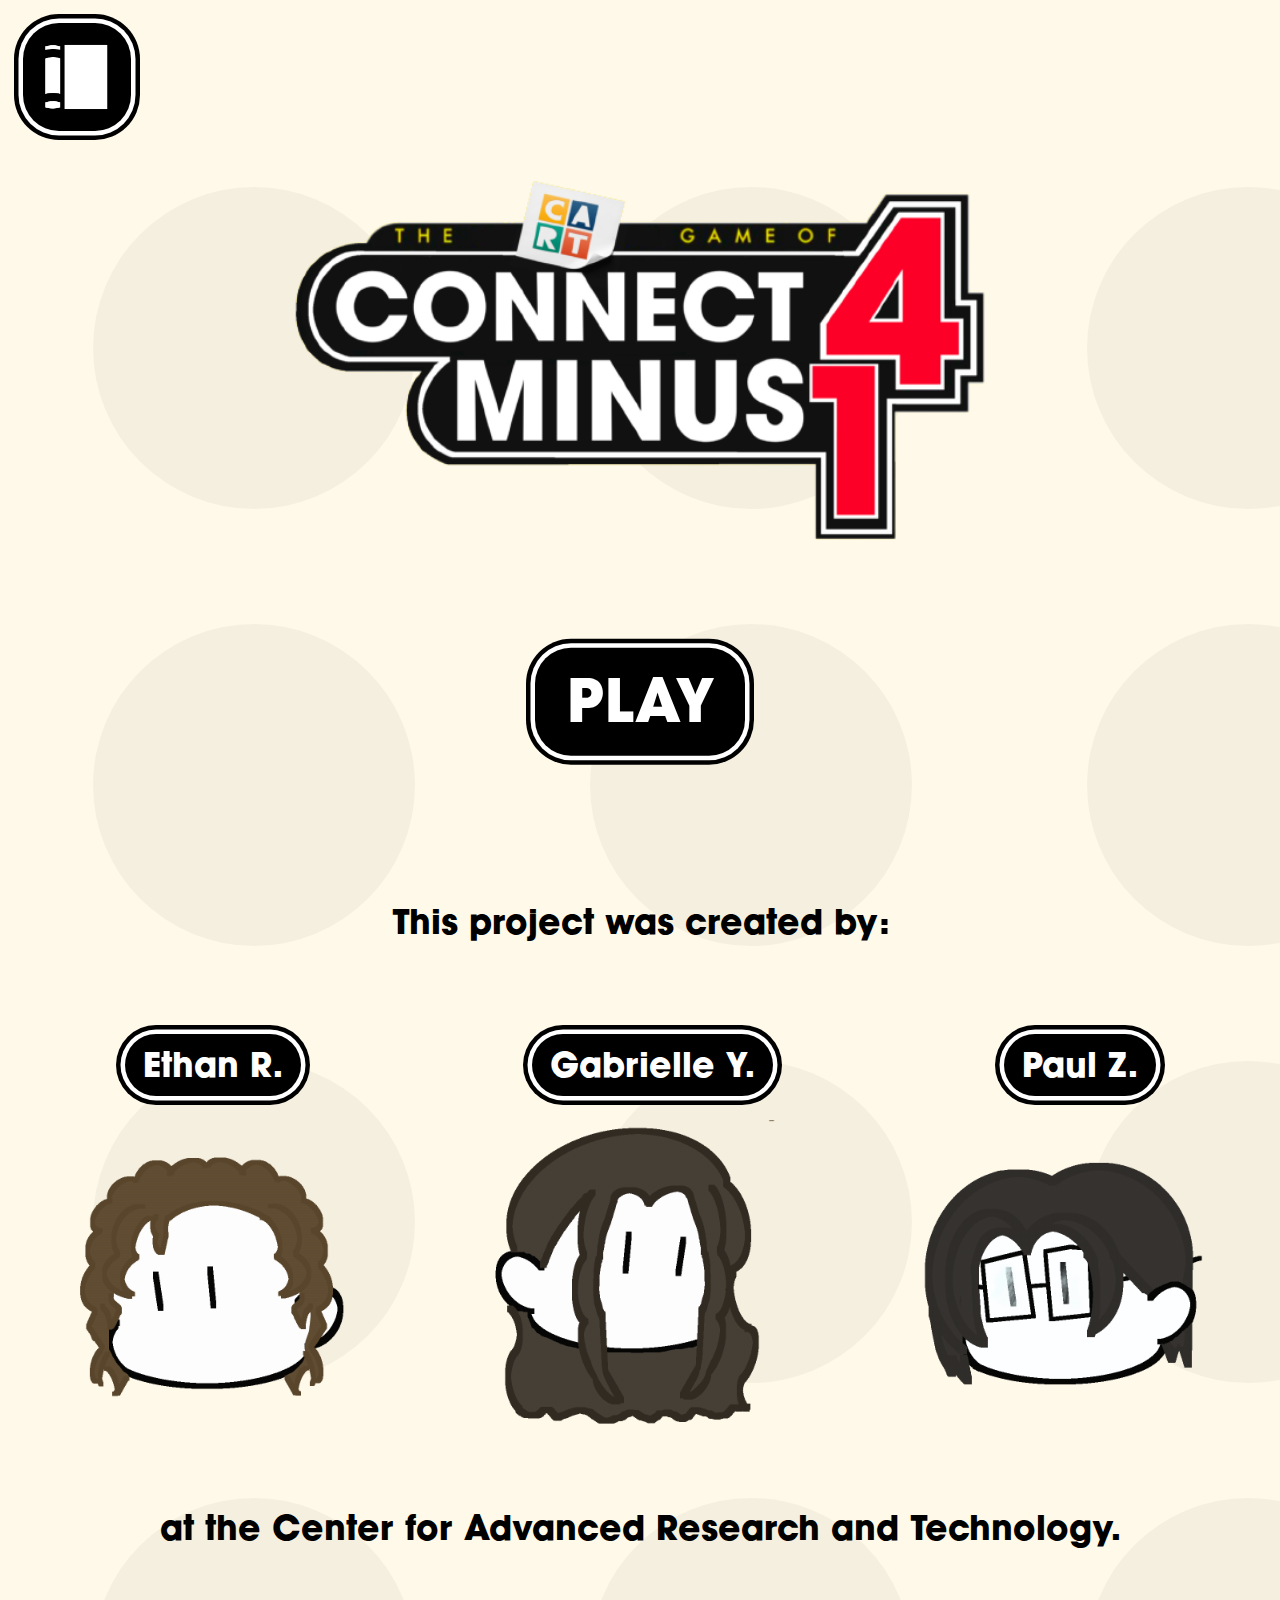
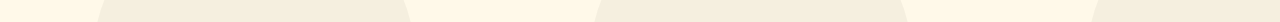
==== index.html @ a4beb456 "added credits" ====
<!DOCTYPE html>
<html lang="en">

<head>
    <meta charset="UTF-8">
    <meta http-equiv="X-UA-Compatible" content="IE=edge">
    <meta name="viewport" content="width=device-width, initial-scale=1.0">
    <link rel="apple-touch-icon" sizes="180x180" href="img/c4_favicon/apple-touch-icon.png">
    <link rel="icon" type="image/png" sizes="32x32" href="img/c4_favicon/favicon-32x32.png">
    <link rel="icon" type="image/png" sizes="16x16" href="img/c4_favicon/favicon-16x16.png">
    <link rel="manifest" href="img/c4_favicon/site.webmanifest">
    <title>Connect 4 Minus 1</title>
    <script type="module" src="js/index.js"></script>
    <link rel="stylesheet" href="style.css">
</head>

<body>
    <img id="rules" class="rules-text hide" src="img/rulebook_draft.png" alt="connect 4 minus 1 game rules">
    <section id="main-menu">
        <button class="rules" id="rule-book">
            <img src="img/rulebook_logo_1.png" class="rule-default" alt="rulebook logo illustration">
            <img src="img/rulebook_logo_2.png" class="rule-hover" alt="rulebook logo illustration">
        </button>

        <button class="back hide" id="go-back">
            <img src="/img/Frame 11 white.svg" class="back-arrow" alt="arrow">
        </button>

        <div class="online-count flex hide">
            <img class="power-button" src="/img/Frame 8.svg" alt="power-button">
            <div class="player-count" id="online"></div>
        </div>

        <div class="win-count flex hide">
            <img class="win-trophy" src="/img/Frame 15.svg" alt="trophy">
            <p id="count">
                1
            </p>
        </div>

        <img class="game-logo" src="img/game_logo_v3.png" alt="Connect 4 Minus 1 logo">
        <button class="start" id="start">PLAY</button>
        <div id="player-select" class="type-select flex-50 hide">
            <button class="players" id="one-player">
                <img src="img/one_player.svg" alt="one-player">
                ONE PLAYER
            </button>
            <button class="players" id="two-players">
                <img src="img/two_players.svg" alt="two-players">
                TWO PLAYERS
            </button>
        </div>
        <div class="connecting flex hide" id="connecting">Looking for players...</div>
    </section>

    <div class="victory flex hide">
        <p id="win"> You win!
        </p>
        <button class="ok-button" id="ok">
            OK
        </button>
    </div>

    <div id="grid-container" class="grid-container hide">
        <div class="grid" id="grid">
            <div data-column="1" class="grid-column">
                <div data-row="1" class="grid-space"></div>
                <div data-row="2" class="grid-space"></div>
                <div data-row="3" class="grid-space"></div>
                <div data-row="4" class="grid-space"></div>
                <div data-row="5" class="grid-space"></div>
                <div data-row="6" class="grid-space"></div>
            </div>
            <div data-column="2" class="grid-column">
                <div data-row="1" class="grid-space"></div>
                <div data-row="2" class="grid-space"></div>
                <div data-row="3" class="grid-space"></div>
                <div data-row="4" class="grid-space"></div>
                <div data-row="5" class="grid-space"></div>
                <div data-row="6" class="grid-space"></div>
            </div>
            <div data-column="3" class="grid-column">
                <div data-row="1" class="grid-space"></div>
                <div data-row="2" class="grid-space"></div>
                <div data-row="3" class="grid-space"></div>
                <div data-row="4" class="grid-space"></div>
                <div data-row="5" class="grid-space"></div>
                <div data-row="6" class="grid-space"></div>
            </div>
            <div data-column="4" class="grid-column">
                <div data-row="1" class="grid-space"></div>
                <div data-row="2" class="grid-space"></div>
                <div data-row="3" class="grid-space"></div>
                <div data-row="4" class="grid-space"></div>
                <div data-row="5" class="grid-space"></div>
                <div data-row="6" class="grid-space"></div>
            </div>
            <div data-column="5" class="grid-column">
                <div data-row="1" class="grid-space"></div>
                <div data-row="2" class="grid-space"></div>
                <div data-row="3" class="grid-space"></div>
                <div data-row="4" class="grid-space"></div>
                <div data-row="5" class="grid-space"></div>
                <div data-row="6" class="grid-space"></div>
            </div>
            <div data-column="6" class="grid-column">
                <div data-row="1" class="grid-space"></div>
                <div data-row="2" class="grid-space"></div>
                <div data-row="3" class="grid-space"></div>
                <div data-row="4" class="grid-space"></div>
                <div data-row="5" class="grid-space"></div>
                <div data-row="6" class="grid-space"></div>
            </div>
            <div data-column="7" class="grid-column">
                <div data-row="1" class="grid-space"></div>
                <div data-row="2" class="grid-space"></div>
                <div data-row="3" class="grid-space"></div>
                <div data-row="4" class="grid-space"></div>
                <div data-row="5" class="grid-space"></div>
                <div data-row="6" class="grid-space"></div>
            </div>
        </div>


        <img class="cursor-symbol hide" src="/img/nuclear.svg" alt="Nuclear Symbol" id="nuclear">

        <div id="left-stats" class="game-stats-you">
            <div class="left-stats-counter">
                <div class="you" id="you">You</div>
                <div id="you-move-tool" class="red-move-tool flex">
                    <div class="piece-spin red"></div>
                    <div class="you-piece-number" id="you-piece-count">21</div>
                </div>
            </div>
        </div>

        <button id="reset" class="hide">
            <img src="img/restart_logo.png" id="reset-logo" alt="restart button">
        </button>

        <button id="remove">
            <img class="remove-button flex" src="img/remove_logo.png" id="remove-logo"
                alt="connect 4 piece crossed out">
            <!-- 10 -->
        </button>

        <div id="right-stats" class="game-stats-enemy">
            <div class="right-stats-counter">
                <div class="enemy" id="enemy">Enemy</div>
                <div id="enemy-move-tool" class="yellow-move-tool flex">
                    <div class="enemy-piece-number" id="enemy-piece-count">21</div>
                    <div class="piece-spin red"></div>
                </div>
            </div>
        </div>
    </div>

    <section id="reveal">
        <h2 id="first">This project was created by:</h2>
            <div class="credit">
        <a href="https://github.com/ForgeMaster5925" target="_blank">Ethan R.</p>
        <a href="https://github.com/xoxostardust" target="_blank">Gabrielle Y.</a>
        <a href="https://github.com/paulziolkowskiCART" target="_blank">Paul Z.</a>
    </div>
        <div id="avatars">
            <img src="img/avatar-1.gif">
            <img src="img/avatar-2.gif">
            <img src="img/avatar-3.gif">
        </div>
        <h2 id="last">at the Center for Advanced Research and Technology.</h2>
    </section> 

</body>

</html>
---- style.css ----
@font-face {
    font-family: 'Avant Garde Gothic';
    src: url('assets/fonts/AvantGardeGothic.otf');
}

body {
    background-color: #fff9e9;
    background-image: url(/img/Frame\ 12.svg);
}

* {
    margin: 0;
    padding: 0;
    border: 0;
    box-sizing: border-box;
}

html {
    font-family: 'Avant Garde Gothic';
}

.grid {
    position: absolute;
    top: 50%;
    left: 50%;
    translate: -50% -66.666%;
    display: grid;
    grid-template-columns: auto auto auto auto auto auto auto;
    background-color: #3a71b5;
    width: 50%;
    max-width: 720px;
    padding: 1%;
    border-radius: 1em;
    box-shadow: 0 1em 3em rgba(0, 0, 0, 0.5);
}

.grid-column {
    display: grid;
    /* min-height: max-content; */
    grid-template-rows: auto auto auto auto auto auto;
    transition: background-color 200ms ease;
    border-radius: 1rem;
}

.grid-column:hover {
    background-color: #376297;
}

.grid-space {
    margin: 5%;
    border-radius: 50%;
    aspect-ratio: 1;
    background-color: white;
    transition: box-shadow 100ms ease;
}

.grid-space:hover {
    box-shadow: 0 0 0 0.125rem white;
}

/* .grid-space:hover::after {
    content: '';
    display: block;
    position: relative;
    top: 0;
    left: 0;
    width: 100%;
    height: 100%;
    border-radius: 50%;
    background-color: #d15d5d;
} */

#main-menu {
    z-index: 1;
}

.flex {
    width: 100%;
    display: flex;
    justify-content: center;
}

.game-logo {
    position: absolute;
    height: 40vh;
    max-width: 75vw;
    object-fit: contain;
    top: 50%;
    left: 50%;
    translate: -50% -75%;
}

.red-piece::before {
    content: '';
    display: block;
    position: relative;
    top: 0;
    left: 0;
    width: 100%;
    height: 100%;
    border-radius: 50%;
    background-color: #d15d5d;
}

.yellow-piece::before {
    content: '';
    display: block;
    position: relative;
    top: 0;
    left: 0;
    width: 100%;
    height: 100%;
    border-radius: 50%;
    background-color: #eabc64;
}

.flex-50 {
    width: 100%;
    display: flex;
    justify-content: center;
    gap: 5vw;
}

.type-select {
    position: absolute;
    bottom: 10%;
    left: 50%;
    translate: -50% -50%;
}

.start {
    position: absolute;
    background-color: black;
    color: white;
    font-family: 'Avant Garde Gothic';
    box-shadow: 0 0 0 0.5vh white, 0 0 0 1vh black;
    border-radius: 4vh;
    padding: 0.25em 0.5em;
    font-size: 7vh;
    transition: transform 120ms ease-out;
    bottom: 10%;
    left: 50%;
    translate: -50% -50%;
}

/* .start B {
    letter-spacing: 0.05em;
} */

.rules,
.back {
    display: flex;
    justify-content: center;
    align-items: center;
    position: absolute;
    top: 1em;
    left: 1em;
    font-size: 2.5vh;
    background-color: black;
    color: white;
    font-family: 'Avant Garde Gothic';
    box-shadow: 0 0 0 0.5vh white, 0 0 0 1vh black;
    border-radius: 4vh;
    transition: transform 120ms ease-out;
}

.back:hover {
    transform: scale(1.1);
}

.players {
    display: flex;
    justify-content: center;
    align-items: center;
    gap: 0.5em;
    font-size: 4vh;
    padding: 0.5em;
    background-color: black;
    color: white;
    font-family: 'Avant Garde Gothic';
    box-shadow: 0 0 0 0.5vh white, 0 0 0 1vh black;
    border-radius: 4vh;
    transition: transform 120ms ease-out;
}

.players img {
    height: 2em;
}

#reset {
    padding-block: 0.5em;
    padding-inline: 1em;
    background-color: transparent;
}

.hide {
    display: none !important;
}

.rules .rule-default,
.rules .rule-hover,
.back .back-arrow {
    height: 12vh;
    aspect-ratio: 1;
    padding: 2vh;
}

.rules:hover {
    transform: scale(1.1);
}

.rules:hover .rule-hover {
    display: inline-block;
}

.rules:hover .rule-default {
    display: none;
}

.rules .rule-hover {
    display: none;
}

#remove {
    background-color: transparent;
    padding-block: 0.5em;
    padding-inline: 1em;
    float: right;
}

#remove-logo,
#reset-logo {
    height: 9em;
}

.rules-text {
    position: absolute;
    top: 50%;
    left: 50%;
    translate: -50% -50%;
    max-height: 50vh;
    max-width: 75vw;
    z-index: 2;
}

.start:hover,
.players:hover,
.credit a:hover {
    transform: scale(1.2);
}

.game-stats-you {
    position: absolute;
    padding: 2rem 25% 2rem 2rem;
    bottom: 0;
    left: 0;
}

.yellow-move-tool {
    align-items: center;
    gap: 1rem;
    justify-content: end;
}

.red-move-tool {
    align-items: center;
    gap: 1rem;
    justify-content: start;
}

.red {
    background: center / contain no-repeat url('img/Frame\ 6.svg');
    height: 1em;
    aspect-ratio: 1;
}

.yellow {
    background: center / contain no-repeat url('img/Frame\ 7.svg');
    height: 1em;
    aspect-ratio: 1;
}

.jason {
    background: center / contain no-repeat url('img/jason.jpg');
    height: 1em;
    aspect-ratio: 1;
    border-radius: 50%;
}

.left-stats-counter {
    align-items: center;
    gap: 1rem;
    font-size: 80px;
}

.game-stats-enemy {
    position: absolute;
    padding: 2rem 2rem 2rem 25%;
    bottom: 0;
    right: 0;
}

.red-stats-active,
.yellow-stats-active {
    background: transparent;
    opacity: 1;
    animation: fadeIn 1s cubic-bezier(0.075, 0.82, 0.165, 1) 1;
}

.game-stats-you.red-stats-active {
    background: linear-gradient(90deg, #d15d5d75, transparent);
}

.game-stats-you.yellow-stats-active {
    background: linear-gradient(90deg, #eabc6475, transparent);
}

.game-stats-enemy.red-stats-active {
    background: linear-gradient(270deg, #d15d5d75, transparent);
}

.game-stats-enemy.yellow-stats-active {
    background: linear-gradient(270deg, #eabc6475, transparent);
}

.right-stats-counter {
    align-items: center;
    gap: 1rem;
    font-size: 80px;
}

.removing {
    color: white;
    background-color: #d15d5d;
}

.piece-spin {
    display: flex;
    animation: pieceSpin 1s linear infinite;
}

.red-move-tool,
.yellow-move-tool {
    font-size: 40px;
}

@keyframes pieceSpin {
    from {
        transform: rotateY(45deg);
    }
    to {
        transform: rotateY(225deg);
    }
}

@keyframes fadeIn {
    from {
        opacity: 0;
    }
    to {
        opacity: 1;
    }
}

.online-count {
    position: absolute;
    left: 0;
    bottom: 0;
    font-size: 2vh;
    padding: 1rem 3rem;
    justify-content: center;
    align-items: center;
    gap: 1vh;
}

.power-button {
    height: 1em;
}

.connecting {
    position: absolute;
    bottom: 0;
    font-size: 50px;
    align-items: center;
    bottom: 25%;
}

.reset-used {
    filter: grayscale(100%);
}

.win-count {
    position: absolute;
    bottom: 0;
    justify-content: left;
    gap: 1rem;
    padding: 1rem;
    font-size: 4rem;
}

.win-trophy {
    height: 1em;
}

.victory {
    font-size: 36px;
    flex-direction: column;
    justify-content: center;
    text-align: center;
    top: 1.5%;
    position: absolute;
    z-index: 2;
    background: rgb(63, 101, 148);
    width: fit-content;
    margin: 0 auto;
    left: 50%;
    transform: translateX(-50%);
    padding: 0.5em;
    border-radius: 0.5em;
    color: white;
    box-shadow: 0 3px 9px #FFF9e950;
    gap: 0.2em;
}

.ok-button {
    padding: 0.9rem;
    align-self: center;
    cursor: pointer;
    text-align: center;
    background-color: #b0d3ef;
    font-family: 'Avant Garde Gothic';
    font-size: 20px;
    border-radius:25% ;
}

.cursor-symbol {
    position: absolute;
    left: 0;
    top: 0;
    translate: -50% -50%;
    aspect-ratio: 1;
    width: 7vw;
    pointer-events: none;
    animation: nuclearSpin 3s linear infinite;
}

@keyframes nuclearSpin {
    from {
        transform: rotate(0deg);
    }
    to {
        transform: rotate(360deg);
    }
}

.remove-button {
    justify-content: center;
    align-items: center;
    text-align: center;
} 

#reveal {
    width:100%;
}

#first {
    margin-top: 25em;
    margin-bottom:2em;
    /* help i am having trouble with blocks and stacking so iam leaving it as margin but i will ask in class  */
    text-align: center;
    font-size: 4vh;
} 

#last {
    text-align: center;
    font-size:4vh;
    margin:2em;
}

.credit {
    display: flex;
    justify-content: space-around;
    align-items: center;
    gap: 0.5em;
    font-size: 4vh;
    padding: 0.5em;
}

#reveal a {
    background-color: black;
    text-decoration: none;
    color: white;
    font-family: 'Avant Garde Gothic';
    box-shadow: 0 0 0 0.5vh white, 0 0 0 1vh black;
    border-radius: 4vh;
    padding: 0.25em 0.5em;
    font-size: 4vh;
    transition: transform 120ms ease-out;
    bottom: 10%;
    left: 50%;
}

#avatars {
    display: flex;
    justify-content: space-around;
}

#avatars img {
    height: 20em; */
    /* align-items: center;   */
}
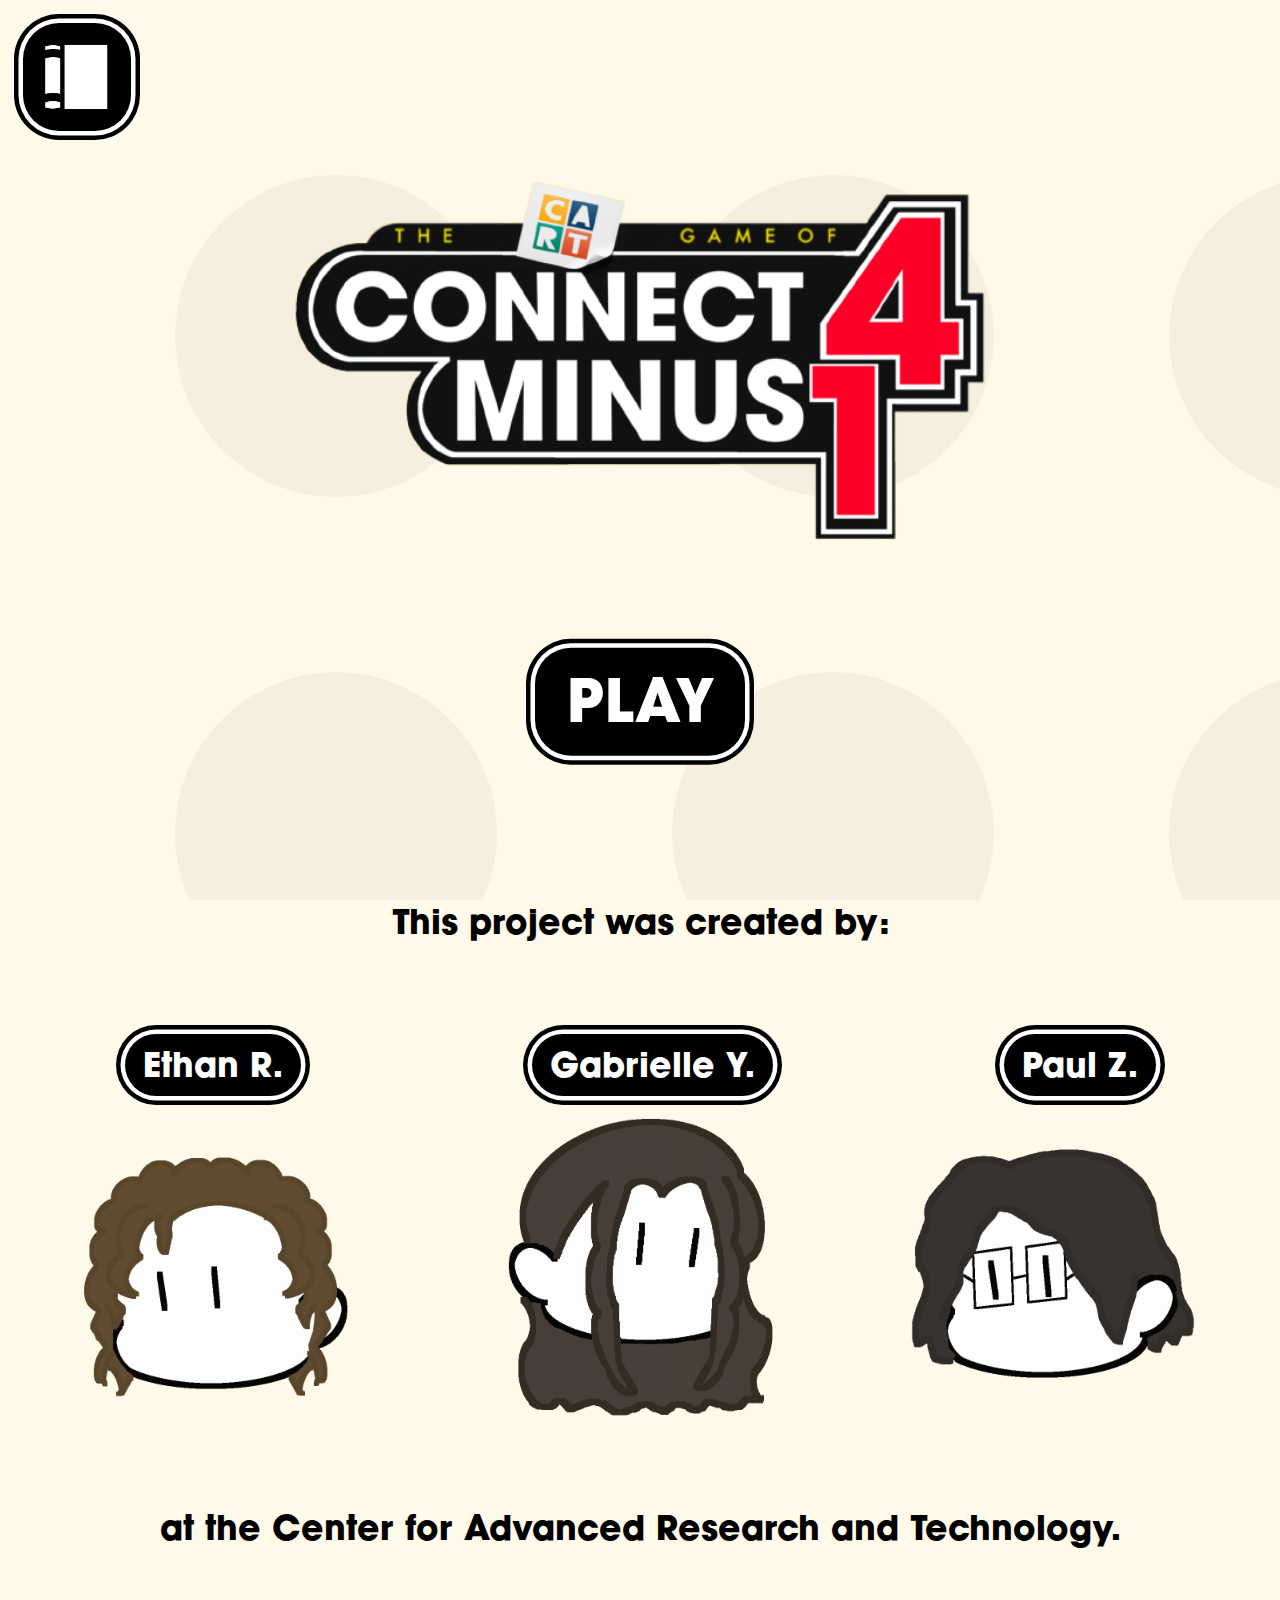
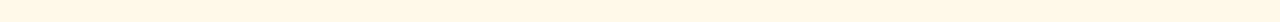
==== commit f5a6eca4: "Implement remove countdown" ====
--- a/index.html
+++ b/index.html
@@ -15,6 +15,10 @@
 </head>
 
 <body>
+    <!-- <div class="background-test">
+        <div class="repeating-bg"></div>
+        <div class="repeating-bg-2"></div>
+    </div> -->
     <img id="rules" class="rules-text hide" src="img/rulebook_draft.png" alt="connect 4 minus 1 game rules">
     <section id="main-menu">
         <button class="rules" id="rule-book">
@@ -122,6 +126,7 @@
         </div>
 
 
+        <b id="nuclear-countdown" class="countdown hide">10</b>
         <img class="cursor-symbol hide" src="/img/nuclear.svg" alt="Nuclear Symbol" id="nuclear">
 
         <div id="left-stats" class="game-stats-you">
--- a/style.css
+++ b/style.css
@@ -5,7 +5,19 @@
 
 body {
     background-color: #fff9e9;
-    background-image: url(/img/Frame\ 12.svg);
+    background-attachment: fixed;
+    background-image: url(/img/Frame\ 17.svg);
+    background-repeat: repeat;
+    animation: backgroundMove 60s linear infinite;
+}
+
+@keyframes backgroundMove {
+    0% {
+        background-position: 0px 0px;
+    }
+    100% {
+        background-position: 2485px 2485px;
+    }
 }
 
 * {
@@ -13,6 +25,7 @@
     padding: 0;
     border: 0;
     box-sizing: border-box;
+    user-select: none;
 }
 
 html {
@@ -304,7 +317,7 @@
 .yellow-stats-active {
     background: transparent;
     opacity: 1;
-    animation: fadeIn 1s cubic-bezier(0.075, 0.82, 0.165, 1) 1;
+    animation: fadeIn 2s cubic-bezier(0.075, 0.82, 0.165, 1) 1;
 }
 
 .game-stats-you.red-stats-active {
@@ -418,7 +431,7 @@
     padding: 0.5em;
     border-radius: 0.5em;
     color: white;
-    box-shadow: 0 3px 9px #FFF9e950;
+    box-shadow: 0 3px 9px #fff9e950;
     gap: 0.2em;
 }
 
@@ -430,7 +443,7 @@
     background-color: #b0d3ef;
     font-family: 'Avant Garde Gothic';
     font-size: 20px;
-    border-radius:25% ;
+    border-radius: 25%;
 }
 
 .cursor-symbol {
@@ -444,6 +457,23 @@
     animation: nuclearSpin 3s linear infinite;
 }
 
+.countdown {
+    position: absolute;
+    left: 0;
+    top: 0;
+    font-size: 3vw;
+    color: #E8BF28;
+    translate: -175% -150%;
+    text-shadow: 2px 0 #000, -2px 0 #000, 0 2px #000, 0 -2px #000, 1px 1px #000, -1px -1px #000, 1px -1px #000, -1px 1px #000;
+    pointer-events: none;
+    transition: color 250ms ease-in-out;
+    z-index: 2;
+}
+
+.countdown-red {
+    color: red;
+}
+
 @keyframes nuclearSpin {
     from {
         transform: rotate(0deg);
@@ -457,24 +487,24 @@
     justify-content: center;
     align-items: center;
     text-align: center;
-} 
+}
 
 #reveal {
-    width:100%;
+    width: 100%;
 }
 
 #first {
     margin-top: 25em;
-    margin-bottom:2em;
+    margin-bottom: 2em;
     /* help i am having trouble with blocks and stacking so iam leaving it as margin but i will ask in class  */
     text-align: center;
     font-size: 4vh;
-} 
+}
 
 #last {
     text-align: center;
-    font-size:4vh;
-    margin:2em;
+    font-size: 4vh;
+    margin: 2em;
 }
 
 .credit {
@@ -506,6 +536,49 @@
 }
 
 #avatars img {
-    height: 20em; */
+    height: 20em;
     /* align-items: center;   */
 }
+
+/* .background-test {
+    overflow: hidden;
+}
+
+.repeating-bg {
+    background-image:url(/img/Frame\ 12.svg);
+    background-repeat: repeat;
+    animation: repeat 30s infinite;
+    height:1500px;
+    width:100%;
+    display:flex;
+}
+
+.repeating-bg-2 {
+    background-image:url(/img/Frame\ 12.svg);
+    background-repeat: repeat;
+    animation: test 30s infinite;
+    height:1500px;
+    width:100%;
+    display:flex;
+}
+
+
+@keyframes repeat {
+    0% {
+        transform: translate(0, 0);
+	}
+
+	100% {
+		transform: translate(500px, 3000px);
+    }
+}
+
+@keyframes test {
+    0% {
+        transform: translate(0, 0);
+	}
+
+	100% {
+		transform: translate(-500px, -3000px);
+    }
+} */
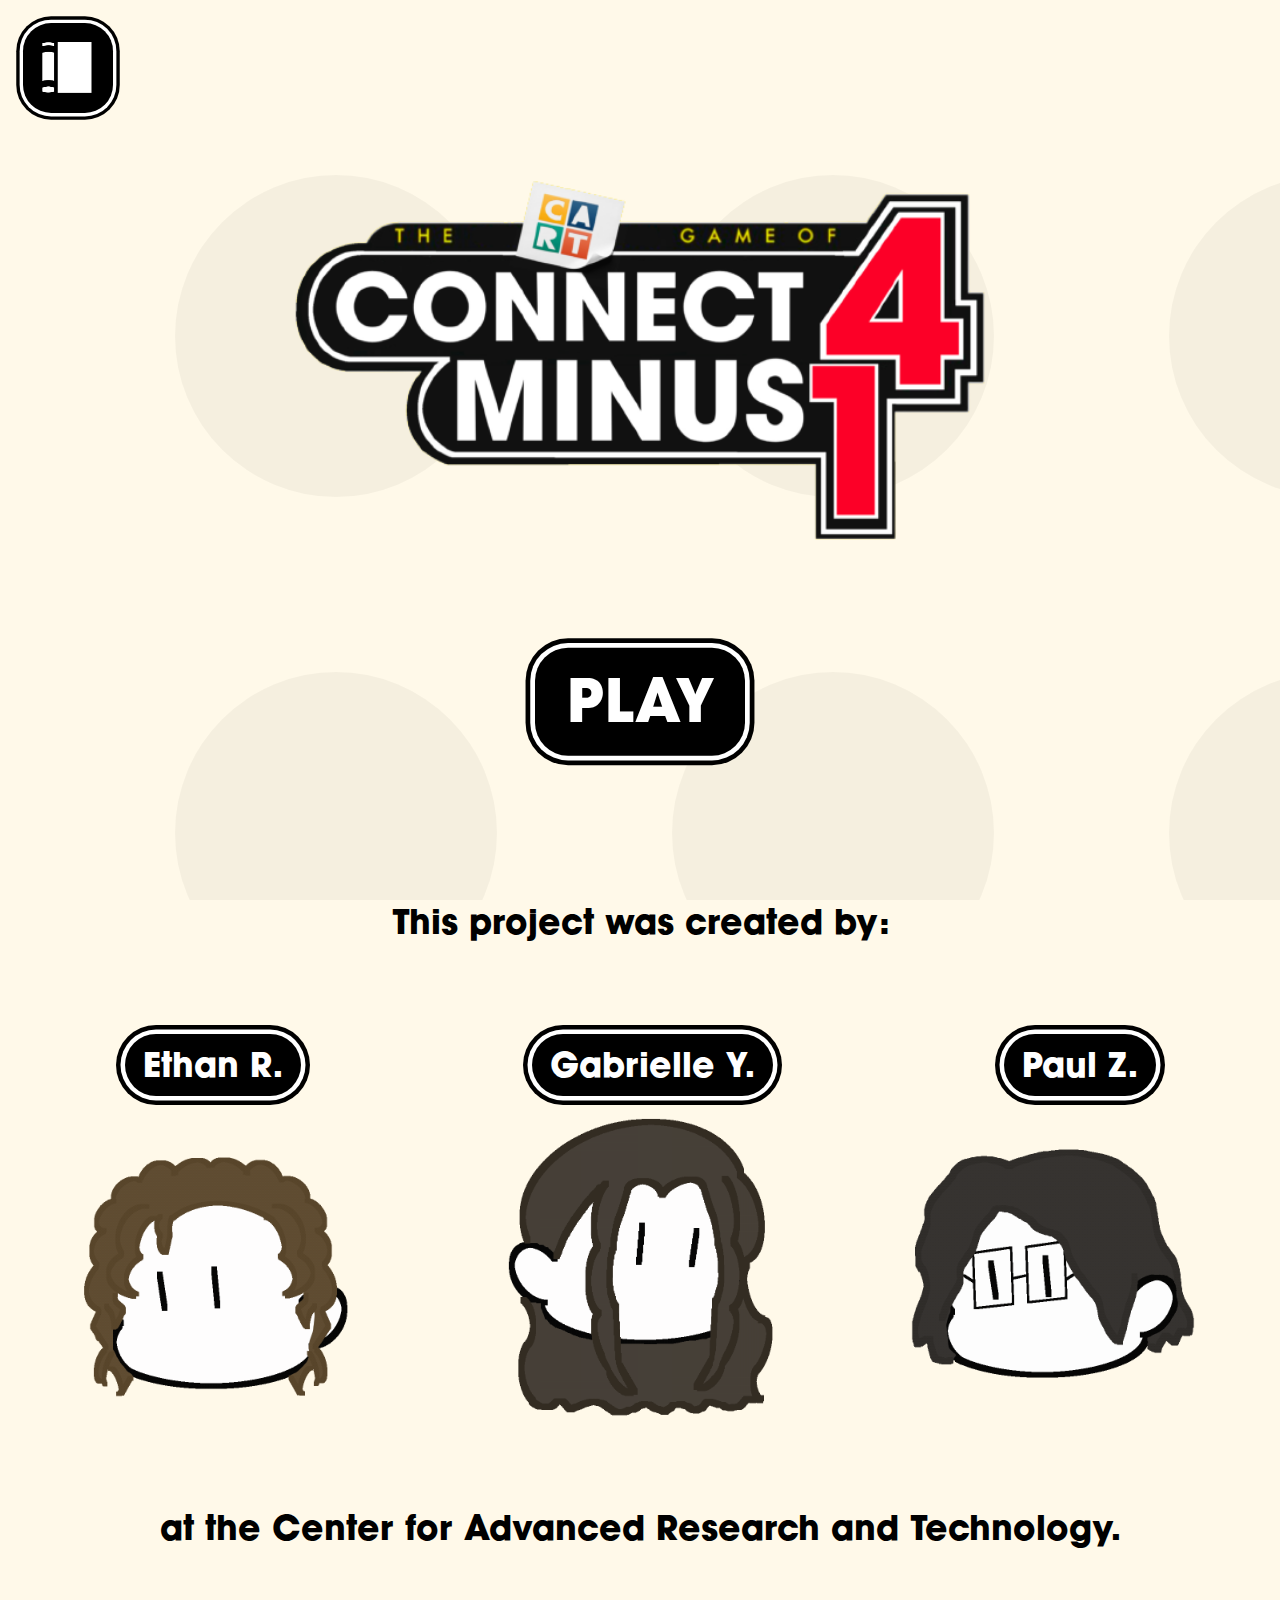
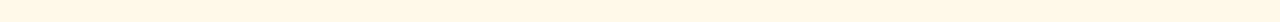
==== commit 13b37844: "Fix scaling of elements on different aspect ratios" ====
--- a/index.html
+++ b/index.html
@@ -46,82 +46,210 @@
         <button class="start" id="start">PLAY</button>
         <div id="player-select" class="type-select flex-50 hide">
             <button class="players" id="one-player">
-                <img src="img/one_player.svg" alt="one-player">
+                <div class="img-container"><img src="img/one_player.svg" alt="one-player"></div>
                 ONE PLAYER
             </button>
             <button class="players" id="two-players">
-                <img src="img/two_players.svg" alt="two-players">
+                <div class="img-container">
+                    <svg id="eXh43kHR5bj1" xmlns="http://www.w3.org/2000/svg" xmlns:xlink="http://www.w3.org/1999/xlink" viewBox="0 0 72 72" shape-rendering="geometricPrecision" text-rendering="geometricPrecision">
+                        <g clip-path="url(#eXh43kHR5bj17)">
+                            <g>
+                                <g id="eXh43kHR5bj4_to" transform="translate(36,36)">
+                                    <path d="M51.0141,52.6878C60.8904,49.3476,68,40.0041,68,29C68,15.1929,56.8071,4,43,4s-25,11.1929-25,25c0,11.0041,7.1096,20.3476,16.9859,23.6878C30.3325,54.3392,27,58.7804,27,64v4h32v-4c0-5.2196-3.3325-9.6608-7.9859-11.3122Z" transform="translate(-43,-36)" clip-rule="evenodd" fill="#fff" fill-opacity="0.5" fill-rule="evenodd" />
+                                </g>
+                                <g id="eXh43kHR5bj5_to" transform="translate(36,36)">
+                                    <g transform="translate(-43,-36)" mask="url(#eXh43kHR5bj7)">
+                                        <path d="M51.0141,52.6878l-1.2815-3.7891-10.935,3.6983l10.8788,3.8605l1.3377-3.7697Zm-16.0282,0l1.3377,3.7697L47.2024,52.597l-10.935-3.6983-1.2815,3.7891ZM27,68h-4v4h4v-4Zm32,0v4h4v-4h-4Zm5-39c0,9.2372-5.9665,17.0913-14.2674,19.8987l2.5631,7.5783C63.7474,52.6039,72,41.7709,72,29h-8ZM43,8c11.598,0,21,9.402,21,21h8C72,12.9837,59.0163,0,43,0v8ZM22,29C22,17.402,31.402,8,43,8v-8C26.9837,0,14,12.9837,14,29h8ZM36.2674,48.8987C27.9665,46.0913,22,38.2372,22,29h-8c0,12.7709,8.2526,23.6039,19.7043,27.477l2.5631-7.5783ZM31,64c0-3.4735,2.2159-6.4397,5.3236-7.5425l-2.6755-7.5393C27.4491,51.118,23,57.0343,23,64h8Zm0,4v-4h-8v4h8Zm28-4h-32v8h32v-8Zm-4,0v4h8v-4h-8Zm-5.3236-7.5425C52.7841,57.5603,55,60.5265,55,64h8c0-6.9657-4.4491-12.882-10.6481-15.0818l-2.6755,7.5393Z" />
+                                        <mask id="eXh43kHR5bj7" mask-type="luminance" x="-150%" y="-150%" height="400%" width="400%">
+                                            <rect width="58" height="72" rx="0" ry="0" transform="translate(14 0)" fill="#fff" />
+                                            <path d="M51.0141,52.6878C60.8904,49.3476,68,40.0041,68,29C68,15.1929,56.8071,4,43,4s-25,11.1929-25,25c0,11.0041,7.1096,20.3476,16.9859,23.6878C30.3325,54.3392,27,58.7804,27,64v4h32v-4c0-5.2196-3.3325-9.6608-7.9859-11.3122Z" clip-rule="evenodd" fill-rule="evenodd" />
+                                        </mask>
+                                    </g>
+                                </g>
+                                <g id="eXh43kHR5bj10_to" transform="translate(36,36)">
+                                    <path d="M37.0141,52.6878C46.8904,49.3476,54,40.0041,54,29C54,15.1929,42.8071,4,29,4s-25,11.1929-25,25c0,11.0041,7.1096,20.3476,16.9859,23.6878C16.3325,54.3392,13,58.7804,13,64v4h32v-4c0-5.2196-3.3325-9.6608-7.9859-11.3122Z" transform="translate(-29,-36)" clip-rule="evenodd" fill="#fff" fill-rule="evenodd" />
+                                </g>
+                                <g id="eXh43kHR5bj11_to" transform="translate(36,36)">
+                                    <g transform="translate(-29,-36)" mask="url(#eXh43kHR5bj13)">
+                                        <path d="M37.0141,52.6878l-1.2815-3.7891-10.935,3.6983l10.8788,3.8605l1.3377-3.7697Zm-16.0282,0l1.3377,3.7697L33.2024,52.597l-10.935-3.6983-1.2815,3.7891ZM13,68h-4v4h4v-4Zm32,0v4h4v-4h-4Zm5-39c0,9.2372-5.9665,17.0913-14.2674,19.8987l2.5631,7.5783C49.7474,52.6039,58,41.7709,58,29h-8ZM29,8c11.598,0,21,9.402,21,21h8C58,12.9837,45.0163,0,29,0v8ZM8,29C8,17.402,17.402,8,29,8v-8C12.9837,0,0,12.9837,0,29h8ZM22.2674,48.8987C13.9665,46.0913,8,38.2372,8,29h-8C0,41.7709,8.25256,52.6039,19.7043,56.477l2.5631-7.5783ZM17,64c0-3.4735,2.2159-6.4397,5.3236-7.5425l-2.6755-7.5393C13.4491,51.118,9,57.0343,9,64h8Zm0,4v-4h-8v4h8Zm28-4h-32v8h32v-8Zm-4,0v4h8v-4h-8Zm-5.3236-7.5425C38.7841,57.5603,41,60.5265,41,64h8c0-6.9657-4.4491-12.882-10.6481-15.0818l-2.6755,7.5393Z" />
+                                        <mask id="eXh43kHR5bj13" mask-type="luminance" x="-150%" y="-150%" height="400%" width="400%">
+                                            <rect width="58" height="72" rx="0" ry="0" fill="#fff" />
+                                            <path d="M37.0141,52.6878C46.8904,49.3476,54,40.0041,54,29C54,15.1929,42.8071,4,29,4s-25,11.1929-25,25c0,11.0041,7.1096,20.3476,16.9859,23.6878C16.3325,54.3392,13,58.7804,13,64v4h32v-4c0-5.2196-3.3325-9.6608-7.9859-11.3122Z" clip-rule="evenodd" fill-rule="evenodd" />
+                                        </mask>
+                                    </g>
+                                </g>
+                                <g id="eXh43kHR5bj16_to" transform="translate(36,31.5)">
+                                    <path d="M8,26L18,16L28,26l-2.828,2.828L18,21.658l-7.172,7.17L8,26Zm22,0L40,16L50,26l-2.828,2.828L40,21.658l-7.172,7.17L30,26Zm8.1924,17.1924C40.6304,40.7544,42,37.4478,42,34h-13-13c0,3.4478,1.3696,6.7544,3.8076,9.1924s5.7446,3.8076,9.1924,3.8076s6.7544-1.3696,9.1924-3.8076Z" transform="translate(-29,-31.5)" clip-rule="evenodd" fill-rule="evenodd" />
+                                </g>
+                            </g>
+                            <clipPath id="eXh43kHR5bj17">
+                                <rect width="72" height="72" rx="0" ry="0" fill="#fff" />
+                            </clipPath>
+                        </g>
+                    </svg>
+
+                </div>
                 TWO PLAYERS
             </button>
         </div>
         <div class="connecting flex hide" id="connecting">Looking for players...</div>
+        <div id="selectaisetting" class="select-ai-select hide">
+            <label for="select-ai">Select AI:</label>
+            <select name="" id="select-ai">
+                <option value="MrQuick">Mr. Quick</option>
+                <option value="Jason">Jason</option>
+                <option value="Timmy">Timmy</option>
+            </select>
+        </div>
     </section>
 
     <div class="victory flex hide">
         <p id="win"> You win!
         </p>
-        <button class="ok-button" id="ok">
-            OK
-        </button>
+        <button class="ok-button" id="ok">OK</button>
     </div>
 
     <div id="grid-container" class="grid-container hide">
         <div class="grid" id="grid">
             <div data-column="1" class="grid-column">
-                <div data-row="1" class="grid-space"></div>
-                <div data-row="2" class="grid-space"></div>
-                <div data-row="3" class="grid-space"></div>
-                <div data-row="4" class="grid-space"></div>
-                <div data-row="5" class="grid-space"></div>
-                <div data-row="6" class="grid-space"></div>
+                <div data-row="1" class="grid-space">
+                    <div></div>
+                </div>
+                <div data-row="2" class="grid-space">
+                    <div></div>
+                </div>
+                <div data-row="3" class="grid-space">
+                    <div></div>
+                </div>
+                <div data-row="4" class="grid-space">
+                    <div></div>
+                </div>
+                <div data-row="5" class="grid-space">
+                    <div></div>
+                </div>
+                <div data-row="6" class="grid-space">
+                    <div></div>
+                </div>
             </div>
             <div data-column="2" class="grid-column">
-                <div data-row="1" class="grid-space"></div>
-                <div data-row="2" class="grid-space"></div>
-                <div data-row="3" class="grid-space"></div>
-                <div data-row="4" class="grid-space"></div>
-                <div data-row="5" class="grid-space"></div>
-                <div data-row="6" class="grid-space"></div>
+                <div data-row="1" class="grid-space">
+                    <div></div>
+                </div>
+                <div data-row="2" class="grid-space">
+                    <div></div>
+                </div>
+                <div data-row="3" class="grid-space">
+                    <div></div>
+                </div>
+                <div data-row="4" class="grid-space">
+                    <div></div>
+                </div>
+                <div data-row="5" class="grid-space">
+                    <div></div>
+                </div>
+                <div data-row="6" class="grid-space">
+                    <div></div>
+                </div>
             </div>
             <div data-column="3" class="grid-column">
-                <div data-row="1" class="grid-space"></div>
-                <div data-row="2" class="grid-space"></div>
-                <div data-row="3" class="grid-space"></div>
-                <div data-row="4" class="grid-space"></div>
-                <div data-row="5" class="grid-space"></div>
-                <div data-row="6" class="grid-space"></div>
+                <div data-row="1" class="grid-space">
+                    <div></div>
+                </div>
+                <div data-row="2" class="grid-space">
+                    <div></div>
+                </div>
+                <div data-row="3" class="grid-space">
+                    <div></div>
+                </div>
+                <div data-row="4" class="grid-space">
+                    <div></div>
+                </div>
+                <div data-row="5" class="grid-space">
+                    <div></div>
+                </div>
+                <div data-row="6" class="grid-space">
+                    <div></div>
+                </div>
             </div>
             <div data-column="4" class="grid-column">
-                <div data-row="1" class="grid-space"></div>
-                <div data-row="2" class="grid-space"></div>
-                <div data-row="3" class="grid-space"></div>
-                <div data-row="4" class="grid-space"></div>
-                <div data-row="5" class="grid-space"></div>
-                <div data-row="6" class="grid-space"></div>
+                <div data-row="1" class="grid-space">
+                    <div></div>
+                </div>
+                <div data-row="2" class="grid-space">
+                    <div></div>
+                </div>
+                <div data-row="3" class="grid-space">
+                    <div></div>
+                </div>
+                <div data-row="4" class="grid-space">
+                    <div></div>
+                </div>
+                <div data-row="5" class="grid-space">
+                    <div></div>
+                </div>
+                <div data-row="6" class="grid-space">
+                    <div></div>
+                </div>
             </div>
             <div data-column="5" class="grid-column">
-                <div data-row="1" class="grid-space"></div>
-                <div data-row="2" class="grid-space"></div>
-                <div data-row="3" class="grid-space"></div>
-                <div data-row="4" class="grid-space"></div>
-                <div data-row="5" class="grid-space"></div>
-                <div data-row="6" class="grid-space"></div>
+                <div data-row="1" class="grid-space">
+                    <div></div>
+                </div>
+                <div data-row="2" class="grid-space">
+                    <div></div>
+                </div>
+                <div data-row="3" class="grid-space">
+                    <div></div>
+                </div>
+                <div data-row="4" class="grid-space">
+                    <div></div>
+                </div>
+                <div data-row="5" class="grid-space">
+                    <div></div>
+                </div>
+                <div data-row="6" class="grid-space">
+                    <div></div>
+                </div>
             </div>
             <div data-column="6" class="grid-column">
-                <div data-row="1" class="grid-space"></div>
-                <div data-row="2" class="grid-space"></div>
-                <div data-row="3" class="grid-space"></div>
-                <div data-row="4" class="grid-space"></div>
-                <div data-row="5" class="grid-space"></div>
-                <div data-row="6" class="grid-space"></div>
+                <div data-row="1" class="grid-space">
+                    <div></div>
+                </div>
+                <div data-row="2" class="grid-space">
+                    <div></div>
+                </div>
+                <div data-row="3" class="grid-space">
+                    <div></div>
+                </div>
+                <div data-row="4" class="grid-space">
+                    <div></div>
+                </div>
+                <div data-row="5" class="grid-space">
+                    <div></div>
+                </div>
+                <div data-row="6" class="grid-space">
+                    <div></div>
+                </div>
             </div>
             <div data-column="7" class="grid-column">
-                <div data-row="1" class="grid-space"></div>
-                <div data-row="2" class="grid-space"></div>
-                <div data-row="3" class="grid-space"></div>
-                <div data-row="4" class="grid-space"></div>
-                <div data-row="5" class="grid-space"></div>
-                <div data-row="6" class="grid-space"></div>
+                <div data-row="1" class="grid-space">
+                    <div></div>
+                </div>
+                <div data-row="2" class="grid-space">
+                    <div></div>
+                </div>
+                <div data-row="3" class="grid-space">
+                    <div></div>
+                </div>
+                <div data-row="4" class="grid-space">
+                    <div></div>
+                </div>
+                <div data-row="5" class="grid-space">
+                    <div></div>
+                </div>
+                <div data-row="6" class="grid-space">
+                    <div></div>
+                </div>
             </div>
         </div>
 
@@ -144,8 +272,7 @@
         </button>
 
         <button id="remove">
-            <img class="remove-button flex" src="img/remove_logo.png" id="remove-logo"
-                alt="connect 4 piece crossed out">
+            <img class="remove-button flex" src="img/remove_logo.png" id="remove-logo" alt="connect 4 piece crossed out">
             <!-- 10 -->
         </button>
 
@@ -162,18 +289,18 @@
 
     <section id="reveal">
         <h2 id="first">This project was created by:</h2>
-            <div class="credit">
-        <a href="https://github.com/ForgeMaster5925" target="_blank">Ethan R.</p>
-        <a href="https://github.com/xoxostardust" target="_blank">Gabrielle Y.</a>
-        <a href="https://github.com/paulziolkowskiCART" target="_blank">Paul Z.</a>
-    </div>
+        <div class="credit">
+            <a href="https://github.com/ForgeMaster5925" target="_blank">Ethan R.</p>
+                <a href="https://github.com/xoxostardust" target="_blank">Gabrielle Y.</a>
+                <a href="https://github.com/paulziolkowskiCART" target="_blank">Paul Z.</a>
+        </div>
         <div id="avatars">
             <img src="img/avatar-1.gif">
             <img src="img/avatar-2.gif">
             <img src="img/avatar-3.gif">
         </div>
         <h2 id="last">at the Center for Advanced Research and Technology.</h2>
-    </section> 
+    </section>
 
 </body>
 
--- a/style.css
+++ b/style.css
@@ -26,6 +26,8 @@
     border: 0;
     box-sizing: border-box;
     user-select: none;
+    user-drag: none;
+    -webkit-user-drag: none;
 }
 
 html {
@@ -36,23 +38,23 @@
     position: absolute;
     top: 50%;
     left: 50%;
-    translate: -50% -66.666%;
+    translate: -50% calc(-50% - min(10vw, 10vh));
     display: grid;
     grid-template-columns: auto auto auto auto auto auto auto;
     background-color: #3a71b5;
-    width: 50%;
-    max-width: 720px;
-    padding: 1%;
-    border-radius: 1em;
-    box-shadow: 0 1em 3em rgba(0, 0, 0, 0.5);
+    width: min(75vw, 75vh);
+    /* max-width: 720px; */
+    padding: min(1vw, 1vh);
+    border-radius: min(1vw, 1vh);
+    box-shadow: 0 min(1vw, 1vh) min(2vw, 2vh) rgba(0, 0, 0, 0.5);
 }
 
 .grid-column {
     display: grid;
     /* min-height: max-content; */
     grid-template-rows: auto auto auto auto auto auto;
-    transition: background-color 200ms ease;
-    border-radius: 1rem;
+    transition: background-color 250ms ease;
+    border-radius: min(0.5vw, 0.5vh);
 }
 
 .grid-column:hover {
@@ -60,15 +62,25 @@
 }
 
 .grid-space {
-    margin: 5%;
+    display: flex;
+    justify-content: center;
+    align-items: center;
+    margin: min(0.5vw, 0.5vh);
     border-radius: 50%;
     aspect-ratio: 1;
-    background-color: white;
-    transition: box-shadow 100ms ease;
+    background-color: #fff9e9;
+    transition: box-shadow 125ms cubic-bezier(0.075, 0.82, 0.165, 1);
+}
+
+.grid-space > div {
+    width: 100%;
+    height: 100%;
+    border-radius: 50%;
+    aspect-ratio: 1;
 }
 
 .grid-space:hover {
-    box-shadow: 0 0 0 0.125rem white;
+    box-shadow: 0 0 0 min(0.5vw, 0.5vh) #fff9e9;
 }
 
 /* .grid-space:hover::after {
@@ -105,33 +117,35 @@
 
 .red-piece::before {
     content: '';
+    background: center / contain no-repeat url('img/Frame\ 6.svg');
     display: block;
     position: relative;
     top: 0;
     left: 0;
     width: 100%;
     height: 100%;
-    border-radius: 50%;
-    background-color: #d15d5d;
+    /* border-radius: 50%; */
+    /* background-color: #d15d5d; */
 }
 
 .yellow-piece::before {
     content: '';
+    background: center / contain no-repeat url('img/Frame\ 7.svg');
     display: block;
     position: relative;
     top: 0;
     left: 0;
     width: 100%;
     height: 100%;
-    border-radius: 50%;
-    background-color: #eabc64;
+    /* border-radius: 50%; */
+    /* background-color: #eabc64; */
 }
 
 .flex-50 {
     width: 100%;
     display: flex;
     justify-content: center;
-    gap: 5vw;
+    gap: min(9vw, 9vh);
 }
 
 .type-select {
@@ -146,11 +160,11 @@
     background-color: black;
     color: white;
     font-family: 'Avant Garde Gothic';
-    box-shadow: 0 0 0 0.5vh white, 0 0 0 1vh black;
-    border-radius: 4vh;
+    box-shadow: 0 0 0 0.075em white, 0 0 0 0.15em black;
+    border-radius: 0.525em;
     padding: 0.25em 0.5em;
-    font-size: 7vh;
-    transition: transform 120ms ease-out;
+    font-size: min(7vh, 7vw);
+    transition: transform 250ms cubic-bezier(0.075, 0.82, 0.165, 1);
     bottom: 10%;
     left: 50%;
     translate: -50% -50%;
@@ -168,13 +182,13 @@
     position: absolute;
     top: 1em;
     left: 1em;
-    font-size: 2.5vh;
+    font-size: min(2.5vh, 2.5vw);
     background-color: black;
     color: white;
     font-family: 'Avant Garde Gothic';
-    box-shadow: 0 0 0 0.5vh white, 0 0 0 1vh black;
-    border-radius: 4vh;
-    transition: transform 120ms ease-out;
+    box-shadow: 0 0 0 0.15em white, 0 0 0 0.3em black;
+    border-radius: 1.25em;
+    transition: transform 250ms cubic-bezier(0.075, 0.82, 0.165, 1);
 }
 
 .back:hover {
@@ -186,18 +200,89 @@
     justify-content: center;
     align-items: center;
     gap: 0.5em;
-    font-size: 4vh;
+    font-size: min(4vh, 4vw);
     padding: 0.5em;
     background-color: black;
     color: white;
     font-family: 'Avant Garde Gothic';
-    box-shadow: 0 0 0 0.5vh white, 0 0 0 1vh black;
-    border-radius: 4vh;
-    transition: transform 120ms ease-out;
-}
-
-.players img {
+    box-shadow: 0 0 0 0.125em white, 0 0 0 0.25em black;
+    border-radius: 1em;
+    transition: transform 250ms cubic-bezier(0.075, 0.82, 0.165, 1);
+}
+
+.players .img-container {
     height: 2em;
+    aspect-ratio: 1;
+    overflow-x: hidden;
+    overflow-y: hidden;
+}
+
+.img-container > * {
+    width: 100%;
+    height: 100%;
+}
+
+.players:hover .img-container > * {
+    animation: popUp 400ms cubic-bezier(0.075, 0.82, 0.165, 1.125);
+}
+
+.players:hover #eXh43kHR5bj4_to {
+    animation: eXh43kHR5bj4_to__to 400ms cubic-bezier(0.175, 0.885, 0.32, 1.275) 1 forwards;
+    animation-delay: 50ms;
+}
+
+.players:hover #eXh43kHR5bj5_to {
+    animation: eXh43kHR5bj5_to__to 400ms cubic-bezier(0.175, 0.885, 0.32, 1.275) 1 forwards;
+    animation-delay: 50ms;
+}
+
+.players:hover #eXh43kHR5bj10_to {
+    animation: eXh43kHR5bj10_to__to 400ms cubic-bezier(0.175, 0.885, 0.32, 1.275) 1 forwards;
+    animation-delay: 50ms;
+}
+
+.players:hover #eXh43kHR5bj11_to {
+    animation: eXh43kHR5bj11_to__to 400ms cubic-bezier(0.175, 0.885, 0.32, 1.275) 1 forwards;
+    animation-delay: 50ms;
+}
+
+.players:hover #eXh43kHR5bj16_to {
+    animation: eXh43kHR5bj16_to__to 400ms cubic-bezier(0.175, 0.885, 0.32, 1.275) 1 forwards;
+    animation-delay: 50ms;
+}
+
+.select-ai-select {
+    position: absolute;
+    bottom: 5vh;
+    left: 50%;
+    font-size: min(2.5vw, 2vh);
+    transform: translateX(-50%);
+    white-space: nowrap;
+}
+
+label {
+    font-size: inherit;
+    margin-inline-end: 0.5em;
+    vertical-align: middle;
+}
+
+select {
+    font-size: inherit;
+    background-color: black;
+    color: white;
+    padding: 0.4em 1em;
+    border-radius: 0.666em;
+    font-family: inherit;
+    box-shadow: 0 0 0 0.15em white, 0 0 0 0.3em black;
+}
+
+@keyframes popUp {
+    0% {
+        transform: translateY(100%);
+    }
+    100% {
+        transform: translateY(0%);
+    }
 }
 
 #reset {
@@ -213,9 +298,9 @@
 .rules .rule-default,
 .rules .rule-hover,
 .back .back-arrow {
-    height: 12vh;
+    height: min(10vh, 10vw);
     aspect-ratio: 1;
-    padding: 2vh;
+    padding: 0.75em;
 }
 
 .rules:hover {
@@ -235,15 +320,16 @@
 }
 
 #remove {
+    position: absolute;
+    right: 0;
     background-color: transparent;
-    padding-block: 0.5em;
-    padding-inline: 1em;
-    float: right;
+    font-size: min(9vw, 9vh);
+    padding: 0.1em;
 }
 
 #remove-logo,
 #reset-logo {
-    height: 9em;
+    width: 1em;
 }
 
 .rules-text {
@@ -264,20 +350,21 @@
 
 .game-stats-you {
     position: absolute;
-    padding: 2rem 25% 2rem 2rem;
+    padding: min(3vw, 3vh) 25% min(3vw, 3vh) min(3vw, 3vh);
     bottom: 0;
     left: 0;
+    font-size: min(3vw, 3vh);
 }
 
 .yellow-move-tool {
     align-items: center;
-    gap: 1rem;
+    gap: min(1vw, 1vh);
     justify-content: end;
 }
 
 .red-move-tool {
     align-items: center;
-    gap: 1rem;
+    gap: min(1vw, 1vh);
     justify-content: start;
 }
 
@@ -302,44 +389,85 @@
 
 .left-stats-counter {
     align-items: center;
-    gap: 1rem;
-    font-size: 80px;
+    gap: 1em;
+    font-size: min(7vw, 7vh);
 }
 
 .game-stats-enemy {
     position: absolute;
-    padding: 2rem 2rem 2rem 25%;
+    padding: min(3vw, 3vh) min(3vw, 3vh) min(3vw, 3vh) 25%;
     bottom: 0;
     right: 0;
-}
-
-.red-stats-active,
-.yellow-stats-active {
+    font-size: min(3vw, 3vh);
+}
+
+.red-stats-active::before,
+.yellow-stats-active::before {
     background: transparent;
     opacity: 1;
-    animation: fadeIn 2s cubic-bezier(0.075, 0.82, 0.165, 1) 1;
-}
-
-.game-stats-you.red-stats-active {
-    background: linear-gradient(90deg, #d15d5d75, transparent);
-}
-
-.game-stats-you.yellow-stats-active {
-    background: linear-gradient(90deg, #eabc6475, transparent);
-}
-
-.game-stats-enemy.red-stats-active {
-    background: linear-gradient(270deg, #d15d5d75, transparent);
-}
-
-.game-stats-enemy.yellow-stats-active {
-    background: linear-gradient(270deg, #eabc6475, transparent);
+    animation: fadeIn 250ms cubic-bezier(0.075, 0.82, 0.165, 1) 1;
+}
+
+.game-stats-you.red-stats-active::before {
+    content: '';
+    position: absolute;
+    width: 100%;
+    height: 100%;
+    z-index: -1;
+    left: 50%;
+    top: 50%;
+    transform: translateX(-50%) translateY(-50%);
+    background: linear-gradient(90deg, rgba(209, 93, 93, 0.666), transparent);
+    background-size: cover;
+    /* background-position: center; */
+}
+
+.game-stats-you.yellow-stats-active::before {
+    content: '';
+    position: absolute;
+    width: 100%;
+    height: 100%;
+    z-index: -1;
+    left: 50%;
+    top: 50%;
+    transform: translateX(-50%) translateY(-50%);
+    background: linear-gradient(90deg, rgba(234, 187, 100, 0.666), transparent);
+    background-size: cover;
+    /* background-position: center; */
+}
+
+.game-stats-enemy.red-stats-active::before {
+    content: '';
+    position: absolute;
+    width: 100%;
+    height: 100%;
+    z-index: -1;
+    left: 50%;
+    top: 50%;
+    transform: translateX(-50%) translateY(-50%);
+    background: linear-gradient(270deg, rgba(209, 93, 93, 0.666), transparent);
+    background-size: cover;
+    /* background-position: center; */
+}
+
+.game-stats-enemy.yellow-stats-active::before {
+    content: '';
+    position: absolute;
+    width: 100%;
+    height: 100%;
+    z-index: -1;
+    left: 50%;
+    top: 50%;
+    transform: translateX(-50%) translateY(-50%);
+    background: linear-gradient(270deg, rgba(234, 187, 100, 0.666), transparent);
+    background-size: cover;
+    /* background-position: center; */
 }
 
 .right-stats-counter {
     align-items: center;
-    gap: 1rem;
-    font-size: 80px;
+    gap: 1em;
+    font-size: min(7vw, 7vh);
 }
 
 .removing {
@@ -349,12 +477,18 @@
 
 .piece-spin {
     display: flex;
-    animation: pieceSpin 1s linear infinite;
+    perspective: 19vw;
+    animation: pieceSpin 750ms linear infinite;
+    transition: box-shadow 100ms cubic-bezier(0.175, 0.885, 0.32, 2);
+}
+
+.grid-space .piece-spin {
+    box-shadow: 0 0 0 calc(min(0.5vw, 0.5vh)) #fff9e9;
 }
 
 .red-move-tool,
 .yellow-move-tool {
-    font-size: 40px;
+    font-size: min(4vw, 4vh);
 }
 
 @keyframes pieceSpin {
@@ -376,11 +510,11 @@
 }
 
 .online-count {
-    position: absolute;
+    position: fixed;
     left: 0;
     bottom: 0;
     font-size: 2vh;
-    padding: 1rem 3rem;
+    padding: 0.25em 3rem;
     justify-content: center;
     align-items: center;
     gap: 1vh;
@@ -393,7 +527,8 @@
 .connecting {
     position: absolute;
     bottom: 0;
-    font-size: 50px;
+    font-size: 3vh;
+    text-align: center;
     align-items: center;
     bottom: 25%;
 }
@@ -403,12 +538,13 @@
 }
 
 .win-count {
-    position: absolute;
+    position: fixed;
     bottom: 0;
     justify-content: left;
-    gap: 1rem;
-    padding: 1rem;
-    font-size: 4rem;
+    gap: 1vh;
+    font-size: min(3vh, 3vw);
+    bottom: 0.25em;
+    left: 0.25em;
 }
 
 .win-trophy {
@@ -416,34 +552,41 @@
 }
 
 .victory {
-    font-size: 36px;
+    font-size: min(2vw, 2vh);
     flex-direction: column;
     justify-content: center;
     text-align: center;
     top: 1.5%;
     position: absolute;
     z-index: 2;
-    background: rgb(63, 101, 148);
+    /* background: rgb(63, 101, 148); */
+    background: black;
     width: fit-content;
     margin: 0 auto;
     left: 50%;
     transform: translateX(-50%);
+    padding: 0.75em;
+    border-radius: 0.75em;
+    color: white;
+    /* box-shadow: 0 3px 9px #fff9e950; */
+    box-shadow: 0 0 0 0.15em white, 0 0 0 0.3em black;
+    gap: 0.5em;
+}
+
+.ok-button {
     padding: 0.5em;
-    border-radius: 0.5em;
-    color: white;
-    box-shadow: 0 3px 9px #fff9e950;
-    gap: 0.2em;
-}
-
-.ok-button {
-    padding: 0.9rem;
     align-self: center;
-    cursor: pointer;
     text-align: center;
     background-color: #b0d3ef;
+    /* background: white; */
     font-family: 'Avant Garde Gothic';
-    font-size: 20px;
-    border-radius: 25%;
+    font-size: min(1.75vw, 1.75vh);
+    border-radius: 0.5em;
+    transition: background 125ms cubic-bezier(0.075, 0.82, 0.165, 1);
+}
+
+.ok-button:hover {
+    background-color: white;
 }
 
 .cursor-symbol {
@@ -452,7 +595,7 @@
     top: 0;
     translate: -50% -50%;
     aspect-ratio: 1;
-    width: 7vw;
+    width: min(13vw, 13vh);
     pointer-events: none;
     animation: nuclearSpin 3s linear infinite;
 }
@@ -461,9 +604,9 @@
     position: absolute;
     left: 0;
     top: 0;
-    font-size: 3vw;
-    color: #E8BF28;
-    translate: -175% -150%;
+    font-size: min(5vw, 5vh);
+    color: #e8bf28;
+    translate: -200% -150%;
     text-shadow: 2px 0 #000, -2px 0 #000, 0 2px #000, 0 -2px #000, 1px 1px #000, -1px -1px #000, 1px -1px #000, -1px 1px #000;
     pointer-events: none;
     transition: color 250ms ease-in-out;
@@ -525,7 +668,7 @@
     border-radius: 4vh;
     padding: 0.25em 0.5em;
     font-size: 4vh;
-    transition: transform 120ms ease-out;
+    transition: transform 250ms cubic-bezier(0.075, 0.82, 0.165, 1);
     bottom: 10%;
     left: 50%;
 }
@@ -538,6 +681,11 @@
 #avatars img {
     height: 20em;
     /* align-items: center;   */
+}
+
+.no-overflow {
+    overflow-x: hidden;
+    overflow-y: hidden;
 }
 
 /* .background-test {
@@ -582,3 +730,53 @@
 		transform: translate(-500px, -3000px);
     }
 } */
+
+@keyframes eXh43kHR5bj4_to__to {
+    0% {
+        transform: translate(36px, 36px);
+    }
+
+    100% {
+        transform: translate(43px, 36px);
+    }
+}
+
+@keyframes eXh43kHR5bj5_to__to {
+    0% {
+        transform: translate(36px, 36px);
+    }
+
+    100% {
+        transform: translate(43px, 36px);
+    }
+}
+
+@keyframes eXh43kHR5bj10_to__to {
+    0% {
+        transform: translate(36px, 36px);
+    }
+
+    100% {
+        transform: translate(29px, 36px);
+    }
+}
+
+@keyframes eXh43kHR5bj11_to__to {
+    0% {
+        transform: translate(36px, 36px);
+    }
+
+    100% {
+        transform: translate(29px, 36px);
+    }
+}
+
+@keyframes eXh43kHR5bj16_to__to {
+    0% {
+        transform: translate(36px, 31.5px);
+    }
+
+    100% {
+        transform: translate(29px, 31.5px);
+    }
+}
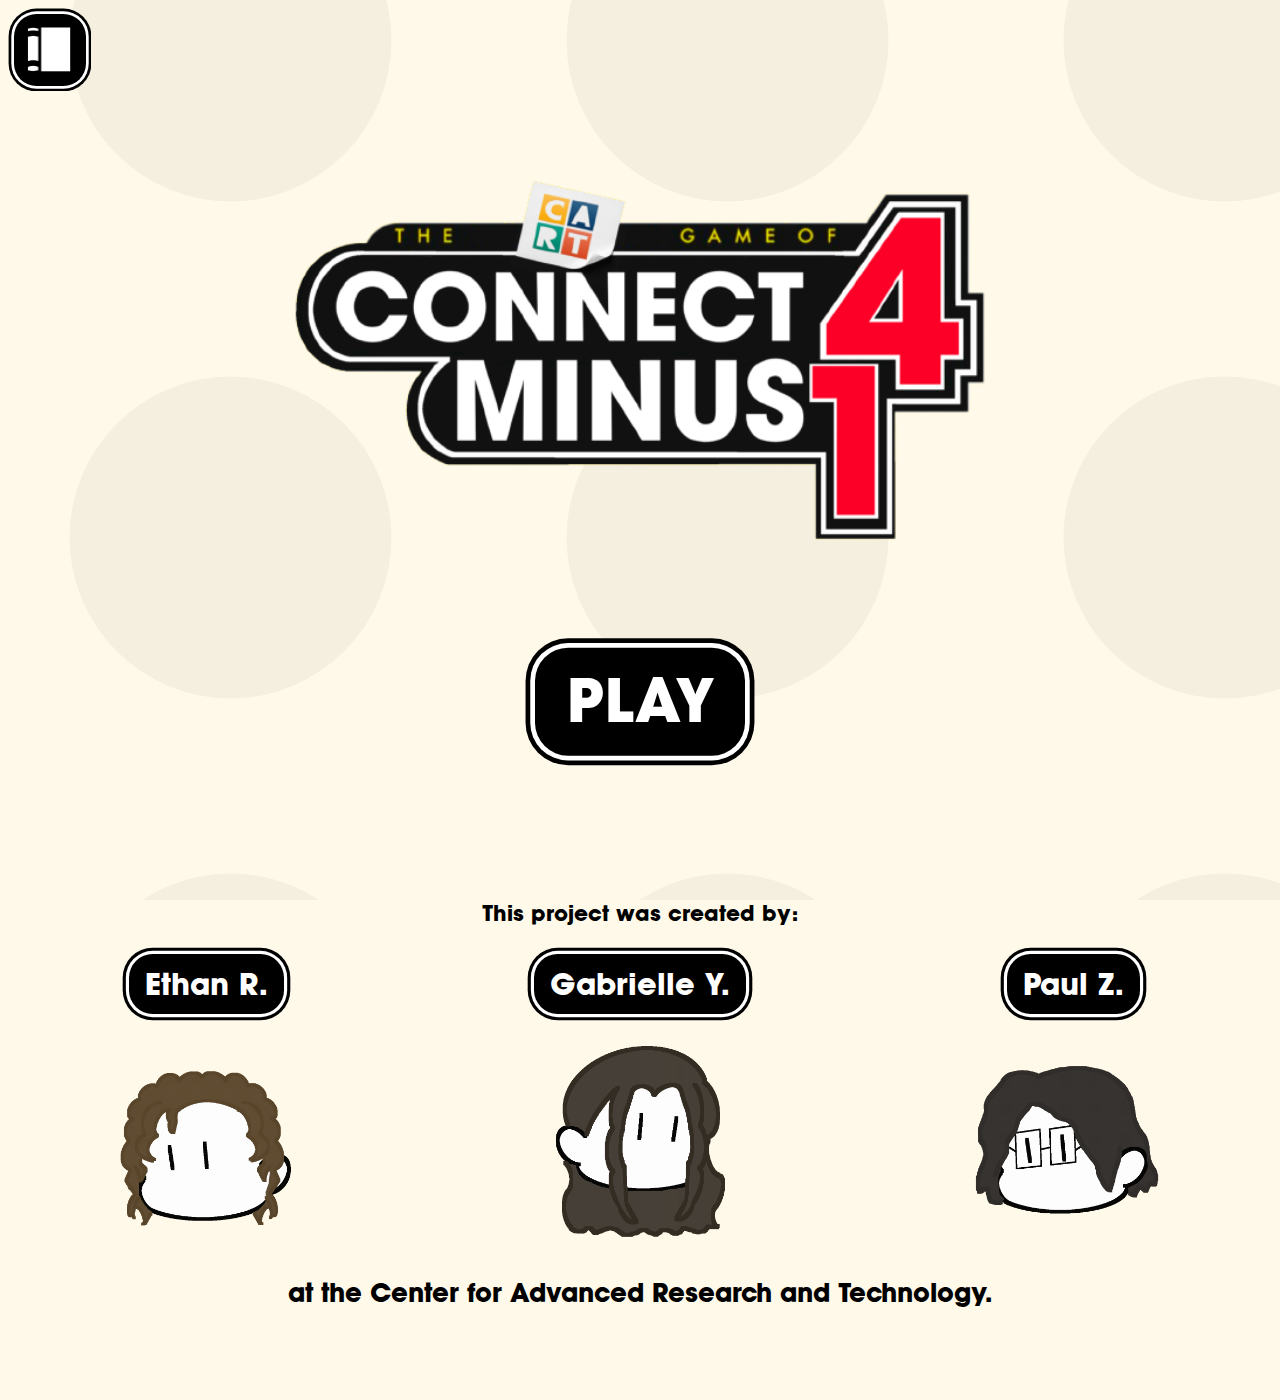
==== commit 88e376d7: "UI changes" ====
--- a/index.html
+++ b/index.html
@@ -20,17 +20,18 @@
         <div class="repeating-bg-2"></div>
     </div> -->
     <img id="rules" class="rules-text hide" src="img/rulebook_draft.png" alt="connect 4 minus 1 game rules">
+
+    <button class="back hide" id="go-back">
+        <img src="/img/Frame 11 white.svg" class="back-arrow" alt="arrow">
+    </button>
+
     <section id="main-menu">
         <button class="rules" id="rule-book">
             <img src="img/rulebook_logo_1.png" class="rule-default" alt="rulebook logo illustration">
             <img src="img/rulebook_logo_2.png" class="rule-hover" alt="rulebook logo illustration">
         </button>
 
-        <button class="back hide" id="go-back">
-            <img src="/img/Frame 11 white.svg" class="back-arrow" alt="arrow">
-        </button>
-
-        <div class="online-count flex hide">
+        <div class="online-count hide">
             <img class="power-button" src="/img/Frame 8.svg" alt="power-button">
             <div class="player-count" id="online"></div>
         </div>
@@ -289,15 +290,19 @@
 
     <section id="reveal">
         <h2 id="first">This project was created by:</h2>
-        <div class="credit">
-            <a href="https://github.com/ForgeMaster5925" target="_blank">Ethan R.</p>
-                <a href="https://github.com/xoxostardust" target="_blank">Gabrielle Y.</a>
-                <a href="https://github.com/paulziolkowskiCART" target="_blank">Paul Z.</a>
-        </div>
-        <div id="avatars">
-            <img src="img/avatar-1.gif">
-            <img src="img/avatar-2.gif">
-            <img src="img/avatar-3.gif">
+        <div class="credits">
+            <a href="//github.com/ForgeMaster5925" class="credit" target="_blank">
+                <h3>Ethan R.</h3>
+                <img src="img/avatar-1.gif" alt="Ethan R.">
+            </a>
+            <a href="//github.com/xoxostardust" class="credit" target="_blank">
+                <h3>Gabrielle Y.</h3>
+                <img src="img/avatar-2.gif" alt="Ethan R.">
+            </a>
+            <a href="//github.com/paulziolkowskiCART" class="credit" target="_blank">
+                <h3>Paul Z.</h3>
+                <img src="img/avatar-3.gif" alt="Ethan R.">
+            </a>
         </div>
         <h2 id="last">at the Center for Advanced Research and Technology.</h2>
     </section>
--- a/style.css
+++ b/style.css
@@ -8,7 +8,9 @@
     background-attachment: fixed;
     background-image: url(/img/Frame\ 17.svg);
     background-repeat: repeat;
-    animation: backgroundMove 60s linear infinite;
+    background-position: center;
+    animation: backgroundMove 45s linear infinite;
+    overflow-y: hidden;
 }
 
 @keyframes backgroundMove {
@@ -47,6 +49,7 @@
     padding: min(1vw, 1vh);
     border-radius: min(1vw, 1vh);
     box-shadow: 0 min(1vw, 1vh) min(2vw, 2vh) rgba(0, 0, 0, 0.5);
+    transition: top 250ms cubic-bezier(0.075, 0.82, 0.165, 1);
 }
 
 .grid-column {
@@ -153,6 +156,14 @@
     bottom: 10%;
     left: 50%;
     translate: -50% -50%;
+    transition: transform 250ms cubic-bezier(0.075, 0.82, 0.165, 1), translate 250ms cubic-bezier(0.075, 0.82, 0.165, 1), opacity 150ms cubic-bezier(0.075, 0.82, 0.165, 1);
+}
+
+.type-select.hide {
+    display: flex !important;
+    translate: -50% -100%;
+    transform: scaleY(0);
+    opacity: 0;
 }
 
 .start {
@@ -164,10 +175,17 @@
     border-radius: 0.525em;
     padding: 0.25em 0.5em;
     font-size: min(7vh, 7vw);
-    transition: transform 250ms cubic-bezier(0.075, 0.82, 0.165, 1);
+    transition: transform 250ms cubic-bezier(0.075, 0.82, 0.165, 1), translate 250ms cubic-bezier(0.075, 0.82, 0.165, 1), opacity 150ms cubic-bezier(0.075, 0.82, 0.165, 1);
     bottom: 10%;
     left: 50%;
     translate: -50% -50%;
+}
+
+.start.hide {
+    display: initial !important;
+    transform: scaleY(0);
+    translate: -50% 0%;
+    opacity: 0;
 }
 
 /* .start B {
@@ -179,10 +197,10 @@
     display: flex;
     justify-content: center;
     align-items: center;
-    position: absolute;
-    top: 1em;
-    left: 1em;
-    font-size: min(2.5vh, 2.5vw);
+    position: fixed;
+    top: 0.75em;
+    left: 0.75em;
+    font-size: min(2vh, 2vw);
     background-color: black;
     color: white;
     font-family: 'Avant Garde Gothic';
@@ -298,9 +316,9 @@
 .rules .rule-default,
 .rules .rule-hover,
 .back .back-arrow {
-    height: min(10vh, 10vw);
+    height: min(8vh, 8vw);
     aspect-ratio: 1;
-    padding: 0.75em;
+    padding: 0.625em;
 }
 
 .rules:hover {
@@ -321,10 +339,15 @@
 
 #remove {
     position: absolute;
-    right: 0;
+    top: 0.1em;
+    right: 0.1em;
     background-color: transparent;
-    font-size: min(9vw, 9vh);
-    padding: 0.1em;
+    font-size: min(10vw, 16vh);
+    transition: transform 250ms cubic-bezier(0.075, 0.82, 0.165, 1);
+}
+
+#remove:not(.reset-used):hover {
+    transform: scale(1.1);
 }
 
 #remove-logo,
@@ -333,13 +356,20 @@
 }
 
 .rules-text {
-    position: absolute;
+    position: fixed;
     top: 50%;
     left: 50%;
     translate: -50% -50%;
-    max-height: 50vh;
-    max-width: 75vw;
+    width: max(66.666vw, 66.666vh);
+    transform: scaleX(1);
     z-index: 2;
+    transition: top 250ms cubic-bezier(0.075, 0.82, 0.165, 1.1), transform 150ms cubic-bezier(0.075, 0.82, 0.165, 1.5) 25ms;
+}
+
+.rules-text.hide {
+    display: initial !important;
+    top: -50%;
+    transform: scaleX(0) scaleY(0.5);
 }
 
 .start:hover,
@@ -405,7 +435,7 @@
 .yellow-stats-active::before {
     background: transparent;
     opacity: 1;
-    animation: fadeIn 250ms cubic-bezier(0.075, 0.82, 0.165, 1) 1;
+    animation: fadeIn 1s cubic-bezier(0.075, 0.82, 0.165, 1) 1;
 }
 
 .game-stats-you.red-stats-active::before {
@@ -500,6 +530,15 @@
     }
 }
 
+@keyframes rainbow {
+    from {
+        filter: hue-rotate(0deg);
+    }
+    to {
+        filter: hue-rotate(359deg);
+    }
+}
+
 @keyframes fadeIn {
     from {
         opacity: 0;
@@ -510,14 +549,22 @@
 }
 
 .online-count {
+    display: flex;
     position: fixed;
-    left: 0;
-    bottom: 0;
-    font-size: 2vh;
-    padding: 0.25em 3rem;
+    left: 50%;
+    bottom: 0.5em;
+    transform: translateX(-50%);
+    font-size: min(1.5vw, 1.5vh);
     justify-content: center;
     align-items: center;
-    gap: 1vh;
+    gap: min(0.5vw, 0.5vh);
+    transition: transform 250ms cubic-bezier(0.075, 0.82, 0.165, 1), opacity 150ms cubic-bezier(0.075, 0.82, 0.165, 1);
+}
+
+.online-count.hide {
+    display: flex !important;
+    transform: translateX(-50%) translateY(50%) scaleY(0);
+    opacity: 0;
 }
 
 .power-button {
@@ -527,10 +574,34 @@
 .connecting {
     position: absolute;
     bottom: 0;
-    font-size: 3vh;
+    font-size: min(3vw, 3vh);
     text-align: center;
     align-items: center;
-    bottom: 25%;
+    bottom: calc(25% - 1em);
+    transition: transform 250ms cubic-bezier(0.075, 0.82, 0.165, 1), opacity 150ms cubic-bezier(0.075, 0.82, 0.165, 1);
+}
+
+.connecting.hide {
+    display: flex !important;
+    transform: scaleY(0);
+    opacity: 0;
+}
+
+.connecting::before {
+    content: '';
+    position: absolute;
+    display: block;
+    bottom: 2em;
+    width: 100%;
+    height: 100%;
+    aspect-ratio: 1;
+    background: url(img/Frame\ 6.svg);
+    background-repeat: no-repeat;
+    background-size: contain;
+    background-position: center;
+    z-index: -1;
+    filter: hue-rotate(90deg);
+    animation: pieceSpin 500ms linear infinite, rainbow 10s linear infinite;
 }
 
 .reset-used {
@@ -541,10 +612,17 @@
     position: fixed;
     bottom: 0;
     justify-content: left;
-    gap: 1vh;
+    gap: min(1vw, 1vh);
     font-size: min(3vh, 3vw);
     bottom: 0.25em;
     left: 0.25em;
+    transition: transform 250ms cubic-bezier(0.075, 0.82, 0.165, 1), opacity 150ms cubic-bezier(0.075, 0.82, 0.165, 1);
+}
+
+.win-count.hide {
+    display: flex !important;
+    transform: translateY(50%) scaleY(0);
+    opacity: 0;
 }
 
 .win-trophy {
@@ -552,7 +630,7 @@
 }
 
 .victory {
-    font-size: min(2vw, 2vh);
+    font-size: min(2.5vw, 2.5vh);
     flex-direction: column;
     justify-content: center;
     text-align: center;
@@ -564,13 +642,21 @@
     width: fit-content;
     margin: 0 auto;
     left: 50%;
-    transform: translateX(-50%);
+    translate: -50%;
     padding: 0.75em;
     border-radius: 0.75em;
     color: white;
     /* box-shadow: 0 3px 9px #fff9e950; */
     box-shadow: 0 0 0 0.15em white, 0 0 0 0.3em black;
     gap: 0.5em;
+    transition: transform 250ms cubic-bezier(0.075, 0.82, 0.165, 1), translate 250ms cubic-bezier(0.075, 0.82, 0.165, 1), opacity 150ms cubic-bezier(0.075, 0.82, 0.165, 1);
+}
+
+.victory.hide {
+    display: initial !important;
+    transform: scaleY(0);
+    translate: -50% -50%;
+    opacity: 0;
 }
 
 .ok-button {
@@ -580,9 +666,9 @@
     background-color: #b0d3ef;
     /* background: white; */
     font-family: 'Avant Garde Gothic';
-    font-size: min(1.75vw, 1.75vh);
+    font-size: min(2vw, 2vh);
     border-radius: 0.5em;
-    transition: background 125ms cubic-bezier(0.075, 0.82, 0.165, 1);
+    transition: background-color 125ms ease;
 }
 
 .ok-button:hover {
@@ -597,7 +683,7 @@
     aspect-ratio: 1;
     width: min(13vw, 13vh);
     pointer-events: none;
-    animation: nuclearSpin 3s linear infinite;
+    animation: nuclearSpin 2.5s linear infinite;
 }
 
 .countdown {
@@ -633,54 +719,62 @@
 }
 
 #reveal {
-    width: 100%;
+    position: absolute;
+    top: 100vh;
+    width: 100%;
+    height: fit-content;
+    padding-bottom: min(10vw, 10vh);
+    scroll-snap-align: end;
 }
 
 #first {
-    margin-top: 25em;
-    margin-bottom: 2em;
     /* help i am having trouble with blocks and stacking so iam leaving it as margin but i will ask in class  */
     text-align: center;
-    font-size: 4vh;
+    font-size: min(2.5vw, 2.5vh);
+    margin-block-end: 1em;
+}
+
+.credits {
+    display: flex;
+    justify-content: center;
+    gap: min(4vw, 4vh);
+    margin: 1em auto;
+    font-size: min(3vw, 3vh);
+}
+
+.credits a {
+    display: flex;
+    flex-direction: column;
+    align-items: center;
+    color: inherit;
+    text-decoration: none;
+    gap: 0.5em;
+}
+
+.credits a h3 {
+    /* display: inline; */
+    margin-bottom: 0.5em;
+    background: black;
+    color: white;
+    padding: 0.333em 0.5em;
+    border-radius: 0.75em;
+    box-shadow: 0 0 0 0.1em white, 0 0 0 0.2em black;
+    transition: transform 250ms cubic-bezier(0.075, 0.82, 0.165, 1);
+}
+
+.credits a:hover h3 {
+    transform: scale(1.1);
+}
+
+.credits a img {
+    /* width: 20vw; */
+    width: 50%;
 }
 
 #last {
     text-align: center;
-    font-size: 4vh;
-    margin: 2em;
-}
-
-.credit {
-    display: flex;
-    justify-content: space-around;
-    align-items: center;
-    gap: 0.5em;
-    font-size: 4vh;
-    padding: 0.5em;
-}
-
-#reveal a {
-    background-color: black;
-    text-decoration: none;
-    color: white;
-    font-family: 'Avant Garde Gothic';
-    box-shadow: 0 0 0 0.5vh white, 0 0 0 1vh black;
-    border-radius: 4vh;
-    padding: 0.25em 0.5em;
-    font-size: 4vh;
-    transition: transform 250ms cubic-bezier(0.075, 0.82, 0.165, 1);
-    bottom: 10%;
-    left: 50%;
-}
-
-#avatars {
-    display: flex;
-    justify-content: space-around;
-}
-
-#avatars img {
-    height: 20em;
-    /* align-items: center;   */
+    font-size: min(3vw, 3vh);
+    margin-block-start: 1em;
 }
 
 .no-overflow {
